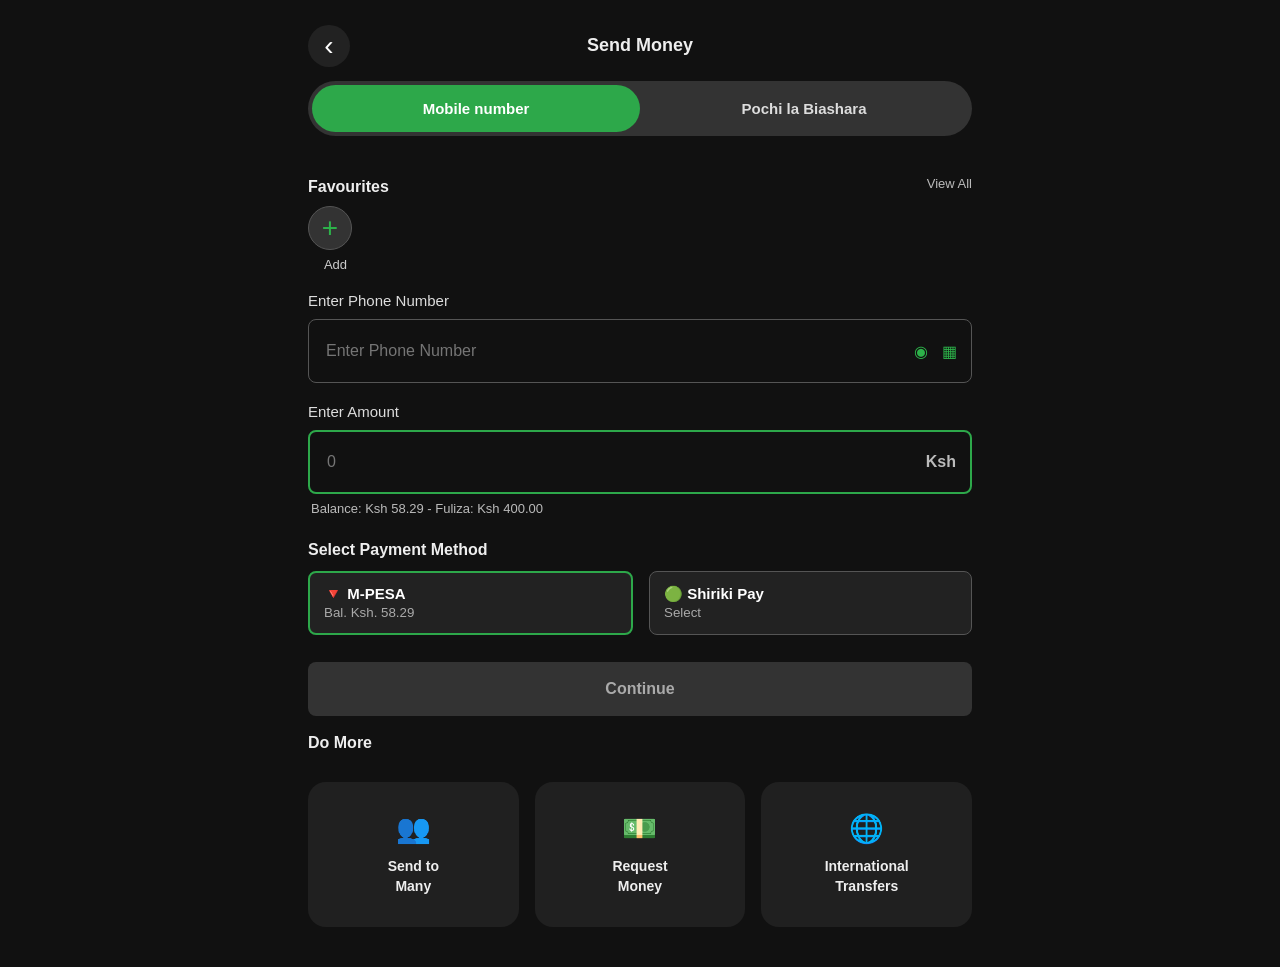
==== send-money.html @ 8db62832 "Create send-money.html" ====
<!DOCTYPE html>
<html lang="en">
<head>
  <meta charset="UTF-8">
  <meta name="viewport" content="width=device-width, initial-scale=1.0">

  <title>Send Money</title>

  <link rel="stylesheet" href="styles.css">

  <style>
    * {
      box-sizing: border-box;
    }

    body {
      margin: 0;
      background: #111111;
      color: #eeeeee;
      font-family: Arial, sans-serif;
    }

    .send-page {
      min-height: 100vh;
      max-width: 700px;
      margin: auto;
      padding: 20px 18px 40px;
    }

    .send-header {
      display: flex;
      align-items: center;
      justify-content: center;
      position: relative;
      margin-bottom: 25px;
    }

    .back-btn {
      position: absolute;
      left: 0;
      width: 42px;
      height: 42px;
      border: 0;
      border-radius: 50%;
      background: #222;
      color: white;
      font-size: 28px;
      cursor: pointer;
    }

    .send-header h1 {
      font-size: 18px;
      margin: 0;
    }

    .tabs {
      display: flex;
      background: #333;
      border-radius: 35px;
      padding: 4px;
      margin-bottom: 24px;
    }

    .tab {
      flex: 1;
      border: 0;
      padding: 15px 8px;
      border-radius: 30px;
      background: transparent;
      color: #ddd;
      font-size: 15px;
      font-weight: 600;
    }

    .tab.active {
      background: #2da84a;
      color: white;
    }

    .section-title {
      font-size: 16px;
      margin: 18px 0 10px;
    }

    .favourite {
      width: 55px;
      text-align: center;
      color: #ccc;
      font-size: 13px;
    }

    .add-favourite {
      width: 44px;
      height: 44px;
      border-radius: 50%;
      background: #333;
      border: 1px solid #555;
      color: #2db34a;
      font-size: 28px;
      display: flex;
      align-items: center;
      justify-content: center;
      margin-bottom: 7px;
    }

    .field-label {
      display: block;
      margin: 20px 0 10px;
      color: #ddd;
      font-size: 15px;
    }

    .input-wrap {
      position: relative;
    }

    .input-wrap input {
      width: 100%;
      height: 64px;
      border-radius: 8px;
      border: 1px solid #555;
      background: #111;
      color: white;
      padding: 0 50px 0 17px;
      font-size: 16px;
      outline: none;
    }

    .input-wrap input:focus {
      border: 2px solid #2da84a;
    }

    .amount-input input {
      border: 2px solid #2da84a;
    }

    .currency {
      position: absolute;
      right: 16px;
      top: 50%;
      transform: translateY(-50%);
      color: #bbb;
      font-weight: 600;
    }

    .input-icons {
      position: absolute;
      right: 15px;
      top: 50%;
      transform: translateY(-50%);
      display: flex;
      gap: 14px;
      color: #2db34a;
    }

    .balance {
      font-size: 13px;
      color: #bbb;
      margin: 7px 3px 25px;
    }

    .payment-title {
      font-weight: 600;
      margin-bottom: 12px;
    }

    .payment-methods {
      display: flex;
      gap: 16px;
    }

    .payment {
      flex: 1;
      min-height: 64px;
      border: 1px solid #555;
      border-radius: 8px;
      background: #222;
      color: white;
      text-align: left;
      padding: 10px 14px;
      cursor: pointer;
    }

    .payment.selected {
      border: 2px solid #2da84a;
    }

    .payment strong {
      display: block;
      font-size: 15px;
    }

    .payment small {
      color: #aaa;
    }

    .continue-btn {
      width: 100%;
      height: 54px;
      border: 0;
      border-radius: 8px;
      margin-top: 27px;
      background: #333;
      color: #aaa;
      font-size: 16px;
      font-weight: 600;
    }

    .continue-btn.enabled {
      background: #2da84a;
      color: white;
    }

    .do-more {
      display: grid;
      grid-template-columns: repeat(3, 1fr);
      gap: 16px;
      margin-top: 30px;
    }

    .more-card {
      min-height: 145px;
      border-radius: 18px;
      background: #202020;
      display: flex;
      flex-direction: column;
      align-items: center;
      justify-content: center;
      text-align: center;
      padding: 15px 8px;
    }

    .more-icon {
      font-size: 28px;
      margin-bottom: 12px;
    }

    .more-card span {
      font-size: 14px;
      font-weight: 600;
      line-height: 1.4;
    }

    @media (max-width: 420px) {
      .send-page {
        padding: 18px;
      }

      .payment-methods {
        gap: 12px;
      }

      .do-more {
        gap: 10px;
      }

      .more-card {
        min-height: 140px;
      }
    }

    @media (min-width: 700px) {
      .send-page {
        padding-top: 35px;
      }
    }
  </style>
</head>

<body>

  <main class="send-page">

    <header class="send-header">
      <button class="back-btn" onclick="history.back()">‹</button>
      <h1>Send Money</h1>
    </header>

    <div class="tabs">
      <button class="tab active">Mobile number</button>
      <button class="tab">Pochi la Biashara</button>
    </div>

    <div style="display:flex; justify-content:space-between; align-items:center;">
      <h3 class="section-title">Favourites</h3>
      <span style="font-size:13px;color:#bbb;">View All</span>
    </div>

    <div class="favourite">
      <div class="add-favourite">+</div>
      Add
    </div>

    <label class="field-label">Enter Phone Number</label>

    <div class="input-wrap">
      <input
        type="tel"
        id="phone"
        placeholder="Enter Phone Number"
        maxlength="13"
      >

      <div class="input-icons">
        <span>◉</span>
        <span>▦</span>
      </div>
    </div>

    <label class="field-label">Enter Amount</label>

    <div class="input-wrap amount-input">
      <input
        type="number"
        id="amount"
        placeholder="0"
        min="1"
      >
      <span class="currency">Ksh</span>
    </div>

    <div class="balance">
      Balance: Ksh 58.29 - Fuliza: Ksh 400.00
    </div>

    <div class="payment-title">
      Select Payment Method
    </div>

    <div class="payment-methods">

      <button class="payment selected">
        <strong>🔻 M-PESA</strong>
        <small>Bal. Ksh. 58.29</small>
      </button>

      <button class="payment">
        <strong>🟢 Shiriki Pay</strong>
        <small>Select</small>
      </button>

    </div>

    <button class="continue-btn" id="continueBtn">
      Continue
    </button>

    <h3 class="section-title">Do More</h3>

    <div class="do-more">

      <div class="more-card">
        <div class="more-icon">👥</div>
        <span>Send to<br>Many</span>
      </div>

      <div class="more-card">
        <div class="more-icon">💵</div>
        <span>Request<br>Money</span>
      </div>

      <div class="more-card">
        <div class="more-icon">🌐</div>
        <span>International<br>Transfers</span>
      </div>

    </div>

  </main>

  <script>
    const phone = document.getElementById("phone");
    const amount = document.getElementById("amount");
    const continueBtn = document.getElementById("continueBtn");

    function checkForm() {
      const phoneValue = phone.value.trim();
      const amountValue = Number(amount.value);

      if (phoneValue.length >= 9 && amountValue > 0) {
        continueBtn.classList.add("enabled");
      } else {
        continueBtn.classList.remove("enabled");
      }
    }

    phone.addEventListener("input", checkForm);
    amount.addEventListener("input", checkForm);

    document.querySelectorAll(".payment").forEach(button => {
      button.addEventListener("click", () => {

        document.querySelectorAll(".payment")
          .forEach(item => item.classList.remove("selected"));

        button.classList.add("selected");
      });
    });

    continueBtn.addEventListener("click", () => {

      if (!continueBtn.classList.contains("enabled")) {
        return;
      }

      alert(
        "Send Ksh " +
        amount.value +
        " to " +
        phone.value
      );
    });
  </script>

</body>
</html>
---- styles.css ----
*{box-sizing:border-box;-webkit-tap-highlight-color:transparent} :root{--bg:#101010;--panel:#1d1d1d;--green:#35b94d;--red:#e52d45;--text:#f4f4f4}html,body{margin:0;background:var(--bg);color:var(--text);font-family:Inter,Roboto,Arial,sans-serif}button{font:inherit;color:inherit;border:0;cursor:pointer}.app{width:min(100%,720px);margin:auto;padding:14px 18px 88px}.topbar{height:72px;display:flex;justify-content:space-between;align-items:center;margin-bottom:10px}.user{display:flex;gap:11px;align-items:center}.avatar{width:48px;height:48px;border-radius:50%;display:grid;place-items:center;background:linear-gradient(145deg,#d8a786,#744b38);font-weight:800;font-size:20px;position:relative}.avatar span{position:absolute;right:-1px;bottom:-1px;width:17px;height:17px;border-radius:50%;background:#fff;color:var(--green);font-size:10px;text-align:center;padding-top:2px;border:2px solid #222}.hello{font-size:14px;color:#d0d0d0;margin-bottom:4px}.name{font-size:17px;font-weight:700}.top-actions{display:flex;gap:9px}.circle{width:47px;height:47px;border-radius:50%;background:#1a1a1a;display:grid;place-items:center;position:relative}.circle svg{width:22px;height:22px;fill:none;stroke:var(--green);stroke-width:1.8;stroke-linecap:round;stroke-linejoin:round}.circle i{position:absolute;top:11px;right:11px;width:6px;height:6px;background:#e52d45;border-radius:50%}.balances{display:flex;gap:17px;overflow:hidden;margin:0 -18px;padding:0 18px}.balance-card{height:181px;flex:0 0 calc(100% - 105px);border-radius:18px;background:#202020;position:relative;overflow:hidden;border-left:4px solid var(--green)}.balance-card.airtime{border-left-color:#1db4d0}.network{position:absolute;inset:0;opacity:.65;background-image:linear-gradient(30deg,transparent 48%,#27603955 49%,transparent 50%),linear-gradient(150deg,transparent 48%,#27603955 49%,transparent 50%),linear-gradient(80deg,transparent 48%,#27603944 49%,transparent 50%);background-size:110px 90px}.content{position:relative;padding:18px}.eyebrow{color:var(--green);font-size:13px;font-weight:700;margin-bottom:12px}.amount{display:flex;align-items:center;gap:12px}.amount strong{font-size:21px}.amount button{background:none;padding:0}.amount svg{width:23px;height:23px;fill:none;stroke:#999;stroke-width:1.5;stroke-linecap:round;stroke-linejoin:round}.fuliza{font-size:12px;color:#bdbdbd;margin:9px 0 10px}.statement{height:55px;width:100%;background:#1b1b1b;border:1px solid #36b84d;border-radius:10px;color:var(--green);font-weight:700}.air-label{font-size:14px;margin:17px 0 6px}.airtime strong{font-size:16px}.slider-dots{display:flex;justify-content:center;gap:9px;margin:11px 0 22px}.slider-dots b,.slider-dots i{width:22px;height:5px;border-radius:9px;background:#586173}.slider-dots b{background:var(--green)}.panel{background:var(--panel);border-radius:15px;padding:18px;margin-bottom:20px}.heading{display:flex;justify-content:space-between;align-items:center;margin-bottom:17px}.heading h2,.discover h2,.entertainment h2{font-size:15px;margin:0}.link{background:none;color:var(--green);font-size:14px}.quick-grid{display:grid;grid-template-columns:repeat(4,1fr);gap:15px 7px}.action{background:none;display:flex;flex-direction:column;align-items:center;gap:9px;font-size:12px;font-weight:600;line-height:1.25;text-align:center}.qicon{width:47px;height:47px;border-radius:50%;background:#303030;border:1px solid #3a3a3a;display:grid;place-items:center}.qicon svg{width:25px;height:25px;fill:none;stroke:var(--green);stroke-width:1.7;stroke-linecap:round;stroke-linejoin:round}.qicon.red svg{stroke:var(--red)}.qicon.pochi{background:linear-gradient(145deg,#35b94d,#df3148)}.qicon.pochi svg{stroke:#fff}.frequent{min-height:224px}.collapse{background:none;font-size:23px}.tabs{display:grid;grid-template-columns:repeat(4,1fr);background:#353535;border-radius:25px;padding:4px;margin-bottom:25px}.tab{background:none;border-radius:21px;padding:10px 5px;color:#ddd;font-size:13px}.tab.active{background:var(--green);font-weight:700}.freq-list{display:flex;gap:22px}.freq{background:none;width:65px;display:flex;flex-direction:column;align-items:center;gap:8px;font-size:12px;line-height:1.15}.app-logo{width:43px;height:43px;border-radius:50%;display:grid;place-items:center;background:#fff;color:#15913e;font-weight:800;font-size:17px;position:relative}.app-logo small{font-size:6px;position:absolute;bottom:7px}.app-logo.visa{background:#32b85b;color:#fff}.discover{margin-bottom:20px}.discover h2{margin-bottom:14px}.banner{height:265px;border-radius:9px;overflow:hidden;background:linear-gradient(105deg,#078c3c,#15b94f);position:relative}.banner:after{content:"";position:absolute;inset:0;background:radial-gradient(circle at 78% 28%,#a5edb055,transparent 25%)}.banner-copy{position:relative;z-index:2;padding:27px 8px 20px 4px;width:59%}.banner-copy>span{background:#ed4651;padding:5px 7px;font-size:8px;font-weight:900;letter-spacing:1.6px}.banner h3{font-size:42px;line-height:.77;letter-spacing:-2px;margin:17px 0 3px}.banner h3 b{font-size:47px}.banner p{font-size:14px;font-weight:800;margin:7px 0 12px}.banner strong{display:block;font-size:10px;margin-bottom:14px}.banner button{background:#ef3b48;color:white;border-radius:5px;padding:9px 15px;font-size:11px;font-weight:800}.banner-art{position:absolute;right:4px;bottom:33px;font-size:45px;white-space:nowrap;z-index:2}.banner-dots{text-align:center;padding-top:6px}.banner-dots i{display:inline-block;width:8px;height:4px;background:#eee;margin:0 1px;transform:skew(-25deg)}.finances{overflow:hidden}.finance-scroll{display:flex;gap:11px;overflow-x:auto;scrollbar-width:none}.finance-scroll::-webkit-scrollbar{display:none}.finance{background:none;flex:0 0 68px;display:flex;flex-direction:column;align-items:center;gap:8px;text-align:center;font-size:11px;line-height:1.2}.flogo{width:51px;height:51px;border-radius:15px;display:grid;place-items:center;font-weight:800;font-size:9px}.flogo.dark{background:#12301f;color:#38c05b}.flogo.white{background:#f3f3f3;color:#16953d;border-radius:50%;font-size:12px}.flogo.green{background:#299f47;color:white;border-radius:50%;font-size:7px}.flogo.red{background:#f7eeee;color:#e3374e;border-radius:50%;font-size:20px}.flogo.orange{background:#594a20;color:#fff;border-radius:50%;font-size:17px}.entertainment{height:62px;padding:20px 14px}.scan{position:fixed;right:18px;bottom:18px;z-index:20;background:#343434;border-radius:16px;padding:16px 20px;box-shadow:0 8px 26px #0009;font-size:15px;font-weight:600}.scan span{color:var(--green);font-size:22px;margin-right:10px}#toast{position:fixed;left:50%;bottom:84px;transform:translate(-50%,20px);opacity:0;background:#333;padding:11px 18px;border-radius:10px;font-size:13px;transition:.2s;z-index:30}#toast.show{opacity:1;transform:translate(-50%,0)}@media(min-width:600px){.balance-card{flex-basis:520px}}
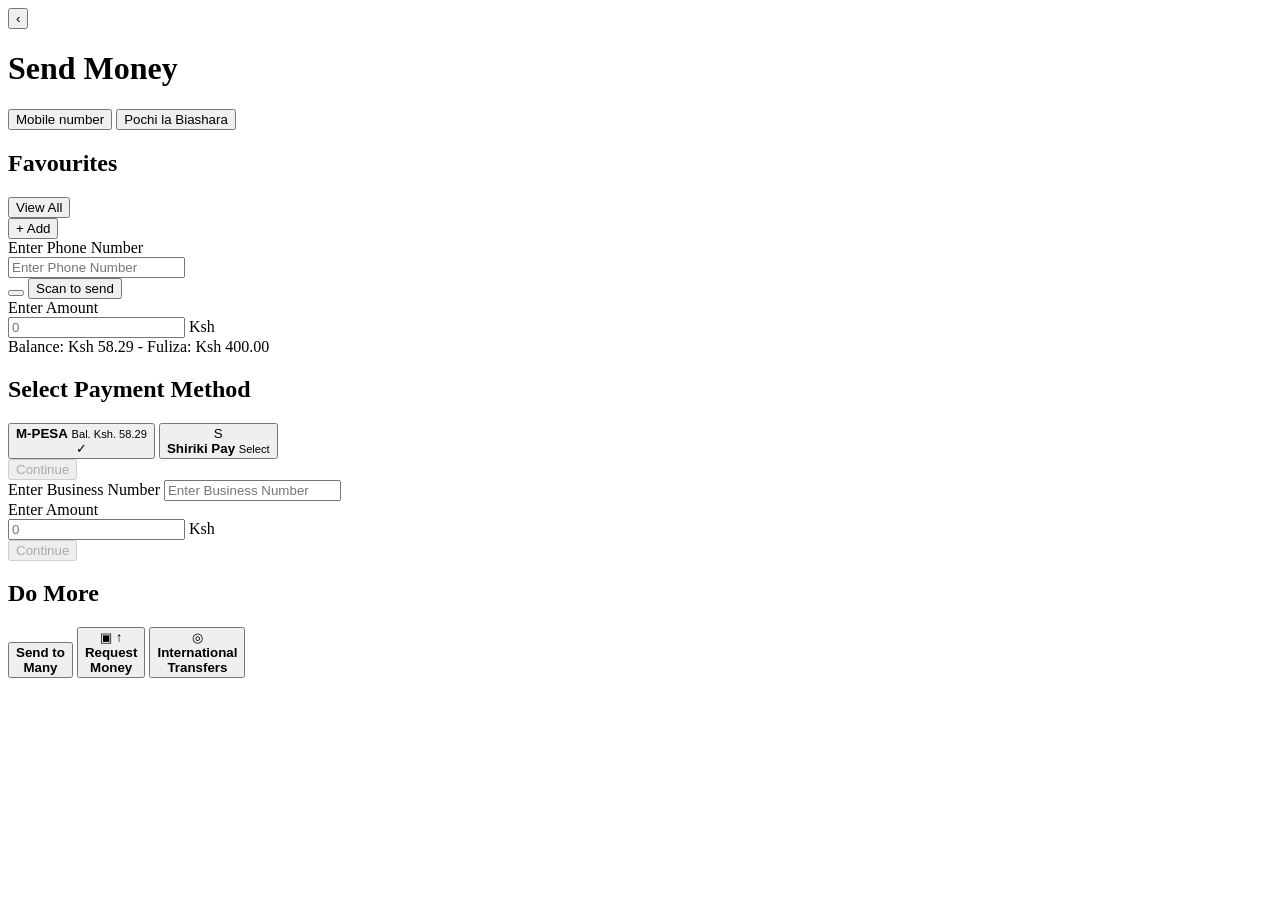
==== commit 023702ef: "Create send-money.html" ====
--- a/send-money.html
+++ b/send-money.html
@@ -2,415 +2,387 @@
 <html lang="en">
 <head>
   <meta charset="UTF-8">
-  <meta name="viewport" content="width=device-width, initial-scale=1.0">
+  <meta
+    name="viewport"
+    content="width=device-width, initial-scale=1, viewport-fit=cover"
+  >
+
+  <meta name="theme-color" content="#101010">
 
   <title>Send Money</title>
 
-  <link rel="stylesheet" href="styles.css">
-
-  <style>
-    * {
-      box-sizing: border-box;
-    }
-
-    body {
-      margin: 0;
-      background: #111111;
-      color: #eeeeee;
-      font-family: Arial, sans-serif;
-    }
-
-    .send-page {
-      min-height: 100vh;
-      max-width: 700px;
-      margin: auto;
-      padding: 20px 18px 40px;
-    }
-
-    .send-header {
-      display: flex;
-      align-items: center;
-      justify-content: center;
-      position: relative;
-      margin-bottom: 25px;
-    }
-
-    .back-btn {
-      position: absolute;
-      left: 0;
-      width: 42px;
-      height: 42px;
-      border: 0;
-      border-radius: 50%;
-      background: #222;
-      color: white;
-      font-size: 28px;
-      cursor: pointer;
-    }
-
-    .send-header h1 {
-      font-size: 18px;
-      margin: 0;
-    }
-
-    .tabs {
-      display: flex;
-      background: #333;
-      border-radius: 35px;
-      padding: 4px;
-      margin-bottom: 24px;
-    }
-
-    .tab {
-      flex: 1;
-      border: 0;
-      padding: 15px 8px;
-      border-radius: 30px;
-      background: transparent;
-      color: #ddd;
-      font-size: 15px;
-      font-weight: 600;
-    }
-
-    .tab.active {
-      background: #2da84a;
-      color: white;
-    }
-
-    .section-title {
-      font-size: 16px;
-      margin: 18px 0 10px;
-    }
-
-    .favourite {
-      width: 55px;
-      text-align: center;
-      color: #ccc;
-      font-size: 13px;
-    }
-
-    .add-favourite {
-      width: 44px;
-      height: 44px;
-      border-radius: 50%;
-      background: #333;
-      border: 1px solid #555;
-      color: #2db34a;
-      font-size: 28px;
-      display: flex;
-      align-items: center;
-      justify-content: center;
-      margin-bottom: 7px;
-    }
-
-    .field-label {
-      display: block;
-      margin: 20px 0 10px;
-      color: #ddd;
-      font-size: 15px;
-    }
-
-    .input-wrap {
-      position: relative;
-    }
-
-    .input-wrap input {
-      width: 100%;
-      height: 64px;
-      border-radius: 8px;
-      border: 1px solid #555;
-      background: #111;
-      color: white;
-      padding: 0 50px 0 17px;
-      font-size: 16px;
-      outline: none;
-    }
-
-    .input-wrap input:focus {
-      border: 2px solid #2da84a;
-    }
-
-    .amount-input input {
-      border: 2px solid #2da84a;
-    }
-
-    .currency {
-      position: absolute;
-      right: 16px;
-      top: 50%;
-      transform: translateY(-50%);
-      color: #bbb;
-      font-weight: 600;
-    }
-
-    .input-icons {
-      position: absolute;
-      right: 15px;
-      top: 50%;
-      transform: translateY(-50%);
-      display: flex;
-      gap: 14px;
-      color: #2db34a;
-    }
-
-    .balance {
-      font-size: 13px;
-      color: #bbb;
-      margin: 7px 3px 25px;
-    }
-
-    .payment-title {
-      font-weight: 600;
-      margin-bottom: 12px;
-    }
-
-    .payment-methods {
-      display: flex;
-      gap: 16px;
-    }
-
-    .payment {
-      flex: 1;
-      min-height: 64px;
-      border: 1px solid #555;
-      border-radius: 8px;
-      background: #222;
-      color: white;
-      text-align: left;
-      padding: 10px 14px;
-      cursor: pointer;
-    }
-
-    .payment.selected {
-      border: 2px solid #2da84a;
-    }
-
-    .payment strong {
-      display: block;
-      font-size: 15px;
-    }
-
-    .payment small {
-      color: #aaa;
-    }
-
-    .continue-btn {
-      width: 100%;
-      height: 54px;
-      border: 0;
-      border-radius: 8px;
-      margin-top: 27px;
-      background: #333;
-      color: #aaa;
-      font-size: 16px;
-      font-weight: 600;
-    }
-
-    .continue-btn.enabled {
-      background: #2da84a;
-      color: white;
-    }
-
-    .do-more {
-      display: grid;
-      grid-template-columns: repeat(3, 1fr);
-      gap: 16px;
-      margin-top: 30px;
-    }
-
-    .more-card {
-      min-height: 145px;
-      border-radius: 18px;
-      background: #202020;
-      display: flex;
-      flex-direction: column;
-      align-items: center;
-      justify-content: center;
-      text-align: center;
-      padding: 15px 8px;
-    }
-
-    .more-icon {
-      font-size: 28px;
-      margin-bottom: 12px;
-    }
-
-    .more-card span {
-      font-size: 14px;
-      font-weight: 600;
-      line-height: 1.4;
-    }
-
-    @media (max-width: 420px) {
-      .send-page {
-        padding: 18px;
-      }
-
-      .payment-methods {
-        gap: 12px;
-      }
-
-      .do-more {
-        gap: 10px;
-      }
-
-      .more-card {
-        min-height: 140px;
-      }
-    }
-
-    @media (min-width: 700px) {
-      .send-page {
-        padding-top: 35px;
-      }
-    }
-  </style>
+  <link rel="stylesheet" href="send-money.css">
 </head>
 
 <body>
 
   <main class="send-page">
 
-    <header class="send-header">
-      <button class="back-btn" onclick="history.back()">‹</button>
+    <!-- HEADER -->
+    <header class="header">
+
+      <button
+        class="back-button"
+        id="backButton"
+        aria-label="Go back"
+      >
+        ‹
+      </button>
+
       <h1>Send Money</h1>
+
     </header>
 
-    <div class="tabs">
-      <button class="tab active">Mobile number</button>
-      <button class="tab">Pochi la Biashara</button>
-    </div>
-
-    <div style="display:flex; justify-content:space-between; align-items:center;">
-      <h3 class="section-title">Favourites</h3>
-      <span style="font-size:13px;color:#bbb;">View All</span>
-    </div>
-
-    <div class="favourite">
-      <div class="add-favourite">+</div>
-      Add
-    </div>
-
-    <label class="field-label">Enter Phone Number</label>
-
-    <div class="input-wrap">
-      <input
-        type="tel"
-        id="phone"
-        placeholder="Enter Phone Number"
-        maxlength="13"
-      >
-
-      <div class="input-icons">
-        <span>◉</span>
-        <span>▦</span>
-      </div>
-    </div>
-
-    <label class="field-label">Enter Amount</label>
-
-    <div class="input-wrap amount-input">
-      <input
-        type="number"
-        id="amount"
-        placeholder="0"
-        min="1"
-      >
-      <span class="currency">Ksh</span>
-    </div>
-
-    <div class="balance">
-      Balance: Ksh 58.29 - Fuliza: Ksh 400.00
-    </div>
-
-    <div class="payment-title">
-      Select Payment Method
-    </div>
-
-    <div class="payment-methods">
-
-      <button class="payment selected">
-        <strong>🔻 M-PESA</strong>
-        <small>Bal. Ksh. 58.29</small>
-      </button>
-
-      <button class="payment">
-        <strong>🟢 Shiriki Pay</strong>
-        <small>Select</small>
-      </button>
-
-    </div>
-
-    <button class="continue-btn" id="continueBtn">
-      Continue
-    </button>
-
-    <h3 class="section-title">Do More</h3>
-
-    <div class="do-more">
-
-      <div class="more-card">
-        <div class="more-icon">👥</div>
-        <span>Send to<br>Many</span>
-      </div>
-
-      <div class="more-card">
-        <div class="more-icon">💵</div>
-        <span>Request<br>Money</span>
-      </div>
-
-      <div class="more-card">
-        <div class="more-icon">🌐</div>
-        <span>International<br>Transfers</span>
-      </div>
-
-    </div>
+
+    <!-- TABS -->
+    <section class="tabs">
+
+      <button
+        class="tab active"
+        id="mobileTab"
+      >
+        Mobile number
+      </button>
+
+      <button
+        class="tab"
+        id="pochiTab"
+      >
+        Pochi la Biashara
+      </button>
+
+    </section>
+
+
+    <!-- FAVOURITES -->
+    <section class="favourites">
+
+      <div class="section-header">
+
+        <h2>Favourites</h2>
+
+        <button class="view-all">
+          View All
+        </button>
+
+      </div>
+
+      <button class="add-favourite" id="addFavourite">
+
+        <span class="plus">+</span>
+
+        <span>Add</span>
+
+      </button>
+
+    </section>
+
+
+    <!-- MOBILE NUMBER FORM -->
+    <section id="mobileForm">
+
+      <!-- PHONE -->
+      <div class="form-group">
+
+        <label for="phone">
+          Enter Phone Number
+        </label>
+
+        <div class="input-wrapper">
+
+          <input
+            type="tel"
+            id="phone"
+            placeholder="Enter Phone Number"
+            maxlength="13"
+            autocomplete="tel"
+          >
+
+          <div class="input-actions">
+
+            <!-- CONTACT -->
+            <button
+              type="button"
+              class="contact-button"
+              id="contactButton"
+              aria-label="Contacts"
+            >
+              <span class="contact-icon">
+                <span></span>
+              </span>
+            </button>
+
+            <span class="divider"></span>
+
+            <!-- QR -->
+            <button
+              type="button"
+              class="qr-button"
+              id="qrButton"
+              aria-label="Scan to send"
+            >
+              <span class="qr-icon"></span>
+
+              <span class="tooltip">
+                Scan to send
+              </span>
+
+            </button>
+
+          </div>
+
+        </div>
+
+      </div>
+
+
+      <!-- AMOUNT -->
+      <div class="form-group amount-group">
+
+        <label for="amount">
+          Enter Amount
+        </label>
+
+        <div class="input-wrapper amount-wrapper">
+
+          <input
+            type="number"
+            id="amount"
+            placeholder="0"
+            min="1"
+            inputmode="decimal"
+          >
+
+          <span class="currency">
+            Ksh
+          </span>
+
+        </div>
+
+        <div class="balance-info">
+          Balance: Ksh 58.29 - Fuliza: Ksh 400.00
+        </div>
+
+      </div>
+
+
+      <!-- PAYMENT METHODS -->
+      <section class="payment-section">
+
+        <h2>
+          Select Payment Method
+        </h2>
+
+        <div class="payment-methods">
+
+          <!-- MPESA -->
+          <button
+            class="payment-card selected"
+            id="mpesaPayment"
+            type="button"
+          >
+
+            <div class="payment-content">
+
+              <span class="mpesa-logo"></span>
+
+              <div>
+                <strong>M-PESA</strong>
+
+                <small>
+                  Bal. Ksh. 58.29
+                </small>
+              </div>
+
+            </div>
+
+            <span class="selected-check">
+              ✓
+            </span>
+
+          </button>
+
+
+          <!-- SHIRIKI PAY -->
+          <button
+            class="payment-card"
+            id="shirikiPayment"
+            type="button"
+          >
+
+            <div class="payment-content">
+
+              <span class="shirikipay-logo">
+                S
+              </span>
+
+              <div>
+                <strong>Shiriki Pay</strong>
+
+                <small>
+                  Select
+                </small>
+              </div>
+
+            </div>
+
+          </button>
+
+        </div>
+
+      </section>
+
+
+      <!-- CONTINUE -->
+      <button
+        class="continue-button"
+        id="continueButton"
+        disabled
+      >
+        Continue
+      </button>
+
+    </section>
+
+
+    <!-- POCHI FORM -->
+    <section
+      id="pochiForm"
+      class="pochi-form hidden"
+    >
+
+      <div class="form-group">
+
+        <label for="businessNumber">
+          Enter Business Number
+        </label>
+
+        <input
+          type="tel"
+          id="businessNumber"
+          class="simple-input"
+          placeholder="Enter Business Number"
+        >
+
+      </div>
+
+      <div class="form-group">
+
+        <label for="pochiAmount">
+          Enter Amount
+        </label>
+
+        <div class="input-wrapper amount-wrapper">
+
+          <input
+            type="number"
+            id="pochiAmount"
+            placeholder="0"
+            min="1"
+          >
+
+          <span class="currency">
+            Ksh
+          </span>
+
+        </div>
+
+      </div>
+
+      <button
+        class="continue-button"
+        id="pochiContinue"
+        disabled
+      >
+        Continue
+      </button>
+
+    </section>
+
+
+    <!-- DO MORE -->
+    <section class="do-more">
+
+      <h2>Do More</h2>
+
+      <div class="do-more-grid">
+
+
+        <!-- SEND TO MANY -->
+        <button
+          class="do-more-card"
+          data-action="Send to Many"
+        >
+
+          <div class="do-more-icon people-icon">
+
+            <span></span>
+            <span></span>
+            <span></span>
+
+          </div>
+
+          <strong>
+            Send to<br>
+            Many
+          </strong>
+
+        </button>
+
+
+        <!-- REQUEST MONEY -->
+        <button
+          class="do-more-card"
+          data-action="Request Money"
+        >
+
+          <div class="do-more-icon request-icon">
+
+            <span>▣</span>
+            <b>↑</b>
+
+          </div>
+
+          <strong>
+            Request<br>
+            Money
+          </strong>
+
+        </button>
+
+
+        <!-- INTERNATIONAL -->
+        <button
+          class="do-more-card"
+          data-action="International Transfers"
+        >
+
+          <div class="do-more-icon globe-icon">
+            ◎
+          </div>
+
+          <strong>
+            International<br>
+            Transfers
+          </strong>
+
+        </button>
+
+      </div>
+
+    </section>
+
+
+    <!-- TOAST -->
+    <div
+      class="toast"
+      id="toast"
+    ></div>
 
   </main>
 
-  <script>
-    const phone = document.getElementById("phone");
-    const amount = document.getElementById("amount");
-    const continueBtn = document.getElementById("continueBtn");
-
-    function checkForm() {
-      const phoneValue = phone.value.trim();
-      const amountValue = Number(amount.value);
-
-      if (phoneValue.length >= 9 && amountValue > 0) {
-        continueBtn.classList.add("enabled");
-      } else {
-        continueBtn.classList.remove("enabled");
-      }
-    }
-
-    phone.addEventListener("input", checkForm);
-    amount.addEventListener("input", checkForm);
-
-    document.querySelectorAll(".payment").forEach(button => {
-      button.addEventListener("click", () => {
-
-        document.querySelectorAll(".payment")
-          .forEach(item => item.classList.remove("selected"));
-
-        button.classList.add("selected");
-      });
-    });
-
-    continueBtn.addEventListener("click", () => {
-
-      if (!continueBtn.classList.contains("enabled")) {
-        return;
-      }
-
-      alert(
-        "Send Ksh " +
-        amount.value +
-        " to " +
-        phone.value
-      );
-    });
-  </script>
+
+  <script src="send-money.js"></script>
 
 </body>
 </html>
